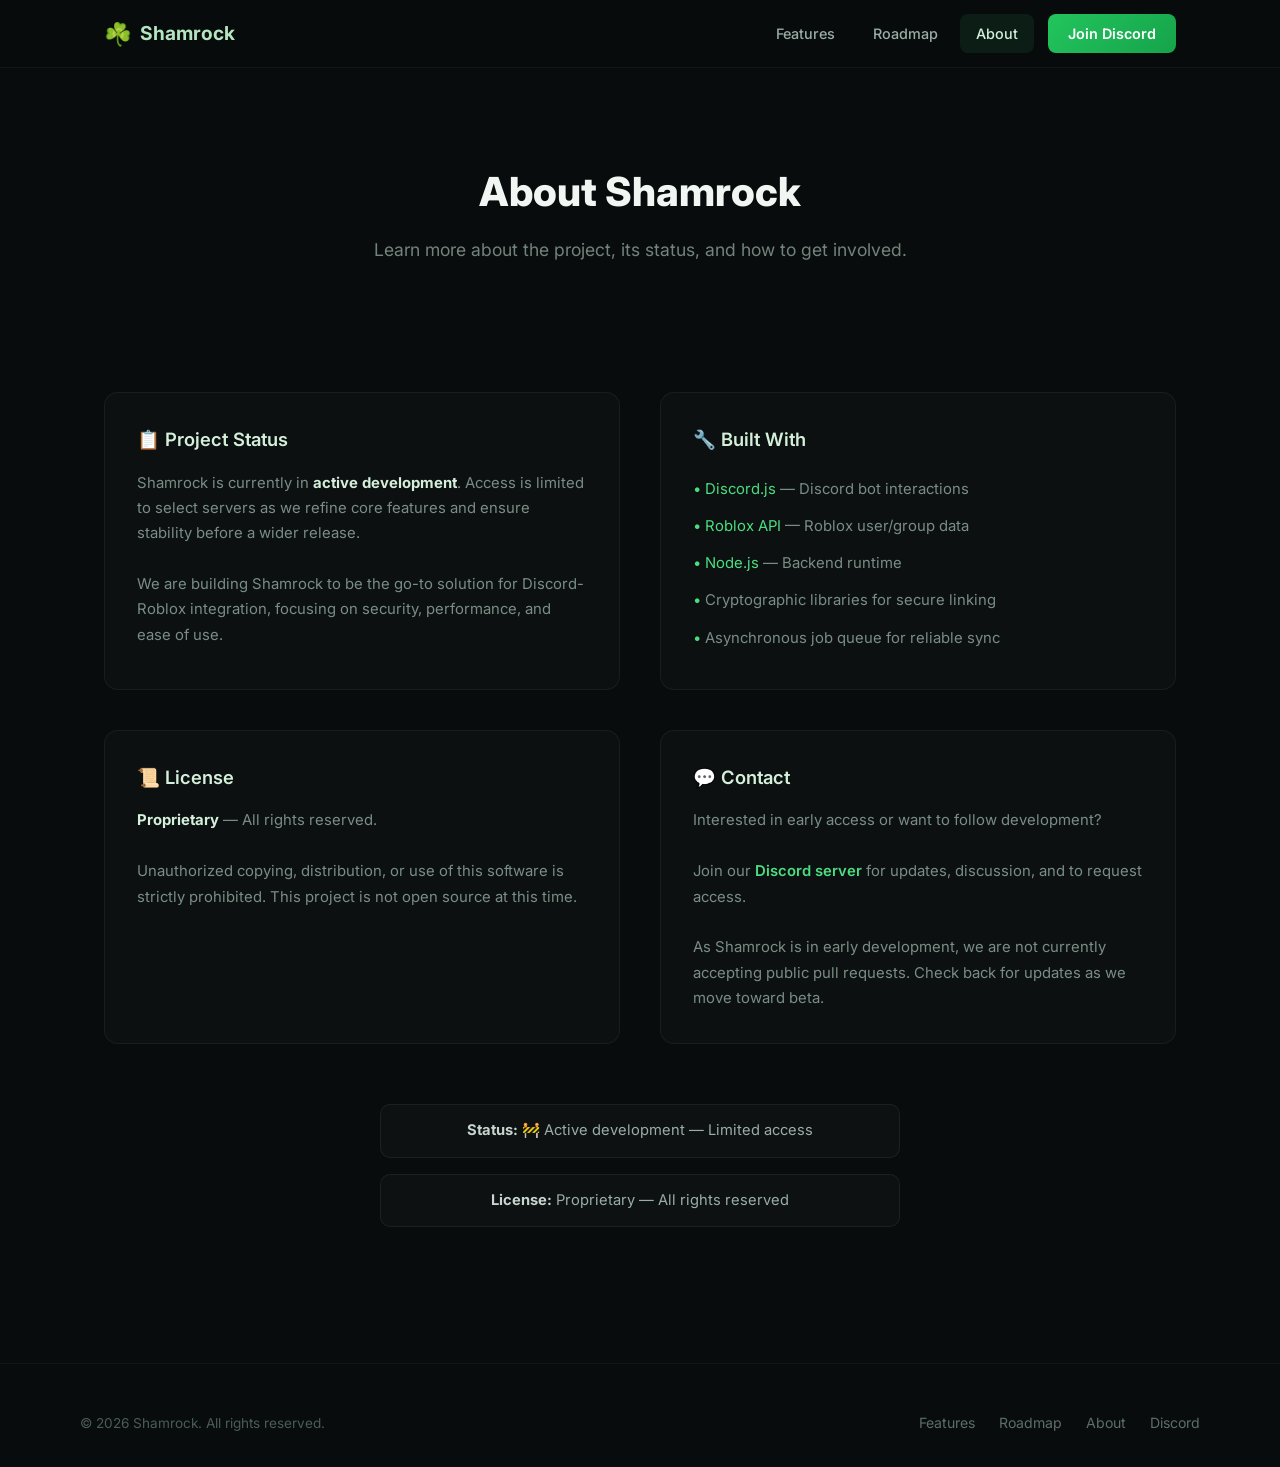
==== about.html @ 0ec57ad7 "Full multi-page website" ====
<!DOCTYPE html>
<html lang="en">
<head>
  <meta charset="UTF-8">
  <meta name="viewport" content="width=device-width, initial-scale=1.0">
  <title>About — Shamrock</title>
  <meta name="description" content="About Shamrock — project status, tech stack, license, and contact information.">
  <link rel="stylesheet" href="style.css">
  <link rel="preconnect" href="https://fonts.googleapis.com">
  <link href="https://fonts.googleapis.com/css2?family=Inter:wght@400;500;600;700;800&display=swap" rel="stylesheet">
</head>
<body>

  <nav>
    <div class="nav-inner">
      <a href="/" class="logo"><span class="logo-icon">☘️</span> Shamrock</a>
      <button class="mobile-toggle" id="mobileToggle" aria-label="Menu">☰</button>
      <div class="nav-links" id="navLinks">
        <a href="features.html">Features</a>
        <a href="roadmap.html">Roadmap</a>
        <a href="about.html" class="active">About</a>
        <a href="https://discord.gg/rP3ErqExPj" class="btn-nav">Join Discord</a>
      </div>
    </div>
  </nav>

  <div class="page">
    <div class="page-header">
      <h1>About Shamrock</h1>
      <p>Learn more about the project, its status, and how to get involved.</p>
    </div>

    <div class="page-section">
      <div class="container">
        <div class="about-grid">
          <div class="about-card">
            <h3>📋 Project Status</h3>
            <p>Shamrock is currently in <strong style="color:#d4f0db;">active development</strong>. Access is limited to select servers as we refine core features and ensure stability before a wider release.</p>
            <br>
            <p>We are building Shamrock to be the go-to solution for Discord-Roblox integration, focusing on security, performance, and ease of use.</p>
          </div>
          <div class="about-card">
            <h3>🔧 Built With</h3>
            <ul>
              <li><a href="https://discord.js.org/" style="color:#4ade80;">Discord.js</a> — Discord bot interactions</li>
              <li><a href="https://create.roblox.com/docs/cloud/reference" style="color:#4ade80;">Roblox API</a> — Roblox user/group data</li>
              <li><a href="https://nodejs.org/" style="color:#4ade80;">Node.js</a> — Backend runtime</li>
              <li>Cryptographic libraries for secure linking</li>
              <li>Asynchronous job queue for reliable sync</li>
            </ul>
          </div>
          <div class="about-card">
            <h3>📜 License</h3>
            <p><strong style="color:#d4f0db;">Proprietary</strong> — All rights reserved.</p>
            <br>
            <p>Unauthorized copying, distribution, or use of this software is strictly prohibited. This project is not open source at this time.</p>
          </div>
          <div class="about-card">
            <h3>💬 Contact</h3>
            <p>Interested in early access or want to follow development?</p>
            <br>
            <p>Join our <a href="https://discord.gg/rP3ErqExPj" style="color:#4ade80;font-weight:600;">Discord server</a> for updates, discussion, and to request access.</p>
            <br>
            <p>As Shamrock is in early development, we are not currently accepting public pull requests. Check back for updates as we move toward beta.</p>
          </div>
        </div>

        <div style="text-align:center; margin-top: 20px;">
          <div class="status-box">
            <strong>Status:</strong> 🚧 Active development — Limited access
          </div>
          <div class="status-box">
            <strong>License:</strong> Proprietary — All rights reserved
          </div>
        </div>
      </div>
    </div>
  </div>

  <footer>
    <div class="footer-inner">
      <span class="copyright">&copy; 2026 Shamrock. All rights reserved.</span>
      <div class="footer-links">
        <a href="features.html">Features</a>
        <a href="roadmap.html">Roadmap</a>
        <a href="about.html">About</a>
        <a href="https://discord.gg/rP3ErqExPj">Discord</a>
      </div>
    </div>
  </footer>

  <script src="script.js"></script>
</body>
</html>
---- style.css ----
* {
  margin: 0;
  padding: 0;
  box-sizing: border-box;
}

html {
  scroll-behavior: smooth;
}

body {
  font-family: 'Inter', -apple-system, BlinkMacSystemFont, sans-serif;
  background: #080c0d;
  color: #e0e6e3;
  line-height: 1.6;
}

a {
  color: inherit;
  text-decoration: none;
}

/* ─── UTILITY ─── */
.container {
  max-width: 1120px;
  margin: 0 auto;
  padding: 0 24px;
}

.page {
  padding-top: 80px;
  min-height: 100vh;
}

.page-header {
  text-align: center;
  padding: 80px 24px 48px;
}

.page-header h1 {
  font-size: 2.5rem;
  font-weight: 800;
  color: #f0f7f2;
  margin-bottom: 12px;
}

.page-header p {
  color: #73837b;
  font-size: 1.1rem;
  max-width: 560px;
  margin: 0 auto;
}

.section-title {
  font-size: 1.75rem;
  font-weight: 700;
  text-align: center;
  margin-bottom: 12px;
  color: #f0f7f2;
}

.section-sub {
  text-align: center;
  color: #73837b;
  margin-bottom: 48px;
  font-size: 1.05rem;
}

.gradient-text {
  background: linear-gradient(135deg, #4ade80, #22c55e);
  -webkit-background-clip: text;
  -webkit-text-fill-color: transparent;
  background-clip: text;
}

/* ─── NAV ─── */
nav {
  position: fixed;
  top: 0;
  width: 100%;
  z-index: 100;
  background: rgba(8, 12, 13, 0.88);
  backdrop-filter: blur(14px);
  border-bottom: 1px solid rgba(255, 255, 255, 0.05);
}

.nav-inner {
  max-width: 1120px;
  margin: 0 auto;
  padding: 14px 24px;
  display: flex;
  align-items: center;
  justify-content: space-between;
}

.logo {
  font-size: 1.2rem;
  font-weight: 700;
  color: #b5e5c0;
  display: flex;
  align-items: center;
  gap: 8px;
}

.logo-icon {
  font-size: 1.4rem;
}

.nav-links {
  display: flex;
  align-items: center;
  gap: 6px;
}

.nav-links a {
  padding: 8px 16px;
  border-radius: 8px;
  font-size: 0.9rem;
  font-weight: 500;
  color: #9aada5;
  transition: background 0.2s, color 0.2s;
}

.nav-links a:hover,
.nav-links a.active {
  background: rgba(45, 158, 74, 0.12);
  color: #d4f0db;
}

.nav-links .btn-nav {
  background: linear-gradient(135deg, #22c55e, #16a34a);
  color: #fff !important;
  font-weight: 600;
  padding: 8px 20px;
  margin-left: 8px;
}

.nav-links .btn-nav:hover {
  opacity: 0.9;
}

/* ─── HERO ─── */
.hero {
  position: relative;
  min-height: 100vh;
  display: flex;
  align-items: center;
  justify-content: center;
  text-align: center;
  padding: 120px 24px 80px;
  overflow: hidden;
}

.hero-bg {
  position: absolute;
  inset: 0;
  background:
    radial-gradient(ellipse 700px 450px at 25% 55%, rgba(45, 158, 74, 0.10), transparent 70%),
    radial-gradient(ellipse 600px 400px at 80% 35%, rgba(30, 120, 60, 0.07), transparent 70%),
    radial-gradient(ellipse 400px 300px at 50% 80%, rgba(34, 197, 94, 0.05), transparent 70%);
  pointer-events: none;
}

.hero-content {
  position: relative;
  max-width: 760px;
}

.badge {
  display: inline-block;
  padding: 6px 18px;
  border-radius: 20px;
  background: rgba(45, 158, 74, 0.15);
  color: #8fd6a0;
  font-size: 0.8rem;
  font-weight: 600;
  letter-spacing: 0.4px;
  margin-bottom: 28px;
  border: 1px solid rgba(45, 158, 74, 0.2);
}

.hero h1 {
  font-size: 3.5rem;
  font-weight: 800;
  line-height: 1.12;
  margin-bottom: 20px;
  color: #f0f7f2;
}

.hero p {
  font-size: 1.15rem;
  color: #889c92;
  max-width: 580px;
  margin: 0 auto 40px;
}

.hero-actions {
  display: flex;
  gap: 16px;
  justify-content: center;
  flex-wrap: wrap;
}

.btn-primary {
  display: inline-flex;
  align-items: center;
  gap: 8px;
  padding: 14px 32px;
  background: linear-gradient(135deg, #22c55e, #16a34a);
  color: #fff;
  font-weight: 700;
  border-radius: 10px;
  font-size: 0.95rem;
  transition: transform 0.2s, box-shadow 0.2s;
}

.btn-primary:hover {
  transform: translateY(-2px);
  box-shadow: 0 8px 28px rgba(34, 197, 94, 0.35);
}

.btn-secondary {
  display: inline-flex;
  align-items: center;
  gap: 8px;
  padding: 14px 32px;
  background: rgba(255, 255, 255, 0.05);
  color: #c8d4ce;
  font-weight: 600;
  border-radius: 10px;
  font-size: 0.95rem;
  border: 1px solid rgba(255, 255, 255, 0.08);
  transition: background 0.2s, border-color 0.2s;
}

.btn-secondary:hover {
  background: rgba(255, 255, 255, 0.08);
  border-color: rgba(255, 255, 255, 0.14);
}

/* ─── PAGE SECTIONS ─── */
.page-section {
  padding: 80px 0;
}

.page-section.alt {
  background: rgba(255, 255, 255, 0.015);
}

/* ─── FEATURE CARDS ─── */
.feature-grid {
  display: grid;
  grid-template-columns: repeat(auto-fit, minmax(260px, 1fr));
  gap: 24px;
}

.feature-card {
  background: rgba(255, 255, 255, 0.025);
  border: 1px solid rgba(255, 255, 255, 0.06);
  border-radius: 14px;
  padding: 32px 28px;
  transition: border-color 0.25s, transform 0.25s, box-shadow 0.25s;
}

.feature-card:hover {
  border-color: rgba(45, 158, 74, 0.25);
  transform: translateY(-4px);
  box-shadow: 0 12px 40px rgba(0, 0, 0, 0.3);
}

.feature-card .icon {
  font-size: 2rem;
  margin-bottom: 16px;
  display: block;
}

.feature-card h3 {
  font-size: 1.1rem;
  font-weight: 600;
  margin-bottom: 10px;
  color: #d4f0db;
}

.feature-card p {
  font-size: 0.92rem;
  color: #7a8d85;
  line-height: 1.6;
}

/* ─── DEEP FEATURES ─── */
.deep-feature {
  display: flex;
  gap: 48px;
  align-items: center;
  padding: 60px 0;
  border-bottom: 1px solid rgba(255, 255, 255, 0.04);
}

.deep-feature:last-child {
  border-bottom: none;
}

.deep-feature.reverse {
  flex-direction: row-reverse;
}

.deep-feature-content {
  flex: 1;
}

.deep-feature-content .icon-large {
  font-size: 2.5rem;
  margin-bottom: 16px;
  display: block;
}

.deep-feature-content h3 {
  font-size: 1.5rem;
  font-weight: 700;
  color: #f0f7f2;
  margin-bottom: 12px;
}

.deep-feature-content p {
  color: #7a8d85;
  margin-bottom: 16px;
  font-size: 0.95rem;
}

.deep-feature-content ul {
  list-style: none;
  padding: 0;
}

.deep-feature-content ul li {
  padding: 6px 0;
  color: #9aada5;
  font-size: 0.92rem;
}

.deep-feature-content ul li::before {
  content: "▸ ";
  color: #4ade80;
}

.deep-feature-visual {
  flex: 1;
  min-height: 240px;
  background: rgba(255, 255, 255, 0.02);
  border-radius: 16px;
  border: 1px solid rgba(255, 255, 255, 0.05);
  display: flex;
  align-items: center;
  justify-content: center;
  font-size: 4rem;
}

/* ─── ROADMAP ─── */
.timeline {
  position: relative;
  max-width: 640px;
  margin: 0 auto;
  padding-left: 40px;
}

.timeline::before {
  content: "";
  position: absolute;
  left: 15px;
  top: 0;
  bottom: 0;
  width: 2px;
  background: linear-gradient(to bottom, #22c55e, rgba(34, 197, 94, 0.1));
}

.timeline-item {
  position: relative;
  padding: 20px 0 20px 32px;
  opacity: 0.6;
}

.timeline-item.done {
  opacity: 1;
}

.timeline-item.done .tl-dot {
  background: #22c55e;
  box-shadow: 0 0 12px rgba(34, 197, 94, 0.4);
}

.timeline-item.done .tl-label {
  background: rgba(34, 197, 94, 0.12);
  border-color: rgba(34, 197, 94, 0.25);
  color: #b5e5c0;
}

.tl-dot {
  position: absolute;
  left: -33px;
  top: 24px;
  width: 14px;
  height: 14px;
  border-radius: 50%;
  background: #2a3a32;
  border: 2px solid #22c55e;
  transition: background 0.3s, box-shadow 0.3s;
}

.tl-content h4 {
  font-size: 1.05rem;
  font-weight: 600;
  color: #d4f0db;
  margin-bottom: 4px;
}

.tl-content p {
  font-size: 0.88rem;
  color: #6a7c74;
}

.tl-label {
  display: inline-block;
  font-size: 0.7rem;
  font-weight: 600;
  text-transform: uppercase;
  letter-spacing: 0.5px;
  padding: 3px 10px;
  border-radius: 6px;
  background: rgba(255, 255, 255, 0.04);
  border: 1px solid rgba(255, 255, 255, 0.08);
  color: #73837b;
  margin-bottom: 8px;
}

/* ─── ABOUT ─── */
.about-grid {
  display: grid;
  grid-template-columns: 1fr 1fr;
  gap: 40px;
  margin-bottom: 60px;
}

.about-card {
  background: rgba(255, 255, 255, 0.02);
  border: 1px solid rgba(255, 255, 255, 0.05);
  border-radius: 14px;
  padding: 32px;
}

.about-card h3 {
  font-size: 1.15rem;
  font-weight: 600;
  color: #d4f0db;
  margin-bottom: 16px;
  display: flex;
  align-items: center;
  gap: 10px;
}

.about-card p,
.about-card li {
  color: #7a8d85;
  font-size: 0.93rem;
  line-height: 1.7;
}

.about-card ul {
  list-style: none;
  padding: 0;
}

.about-card ul li {
  padding: 6px 0;
}

.about-card ul li::before {
  content: "• ";
  color: #4ade80;
}

.tech-strip {
  display: flex;
  justify-content: center;
  gap: 48px;
  flex-wrap: wrap;
  padding: 40px 0;
}

.tech-item {
  text-align: center;
}

.tech-item .ti-icon {
  font-size: 2rem;
  margin-bottom: 8px;
  display: block;
}

.tech-item a {
  display: block;
  color: #4ade80;
  font-weight: 600;
  font-size: 0.95rem;
  transition: color 0.2s;
}

.tech-item a:hover {
  color: #86efac;
}

.tech-item .ti-desc {
  font-size: 0.8rem;
  color: #5c6e66;
  margin-top: 2px;
}

.status-box {
  max-width: 520px;
  margin: 0 auto 16px;
  padding: 14px 20px;
  background: rgba(255, 255, 255, 0.025);
  border: 1px solid rgba(255, 255, 255, 0.06);
  border-radius: 10px;
  font-size: 0.92rem;
  color: #9aada5;
  text-align: center;
}

.status-box strong {
  color: #c8d4ce;
}

/* ─── OVERVIEW / STATS BAR ─── */
.stats-bar {
  display: flex;
  justify-content: center;
  gap: 48px;
  padding: 60px 0;
  flex-wrap: wrap;
}

.stat {
  text-align: center;
}

.stat .stat-num {
  font-size: 2.2rem;
  font-weight: 800;
  color: #f0f7f2;
}

.stat .stat-label {
  font-size: 0.85rem;
  color: #5c6e66;
  margin-top: 2px;
}

.overview-text {
  max-width: 640px;
  margin: 0 auto 40px;
  text-align: center;
  color: #7a8d85;
  font-size: 1rem;
  line-height: 1.8;
}

.card-row {
  display: grid;
  grid-template-columns: repeat(auto-fit, minmax(220px, 1fr));
  gap: 20px;
  margin-top: 40px;
}

.link-card {
  background: rgba(255, 255, 255, 0.02);
  border: 1px solid rgba(255, 255, 255, 0.05);
  border-radius: 12px;
  padding: 28px 24px;
  text-align: center;
  transition: border-color 0.25s, transform 0.25s;
}

.link-card:hover {
  border-color: rgba(45, 158, 74, 0.25);
  transform: translateY(-3px);
}

.link-card .lc-icon {
  font-size: 2rem;
  margin-bottom: 12px;
  display: block;
}

.link-card h4 {
  color: #d4f0db;
  font-size: 1rem;
  font-weight: 600;
  margin-bottom: 6px;
}

.link-card p {
  color: #6a7c74;
  font-size: 0.85rem;
}

/* ─── FOOTER ─── */
footer {
  border-top: 1px solid rgba(255, 255, 255, 0.04);
  padding: 48px 24px 32px;
  margin-top: 40px;
}

.footer-inner {
  max-width: 1120px;
  margin: 0 auto;
  display: flex;
  justify-content: space-between;
  align-items: center;
  flex-wrap: wrap;
  gap: 16px;
}

.footer-inner .footer-links {
  display: flex;
  gap: 24px;
}

.footer-inner .footer-links a {
  color: #5c6e66;
  font-size: 0.88rem;
  transition: color 0.2s;
}

.footer-inner .footer-links a:hover {
  color: #b5e5c0;
}

.footer-inner .copyright {
  color: #4a5c54;
  font-size: 0.85rem;
}

/* ─── MOBILE MENU ─── */
.mobile-toggle {
  display: none;
  background: none;
  border: none;
  color: #e0e6e3;
  font-size: 1.5rem;
  cursor: pointer;
  padding: 4px;
}

/* ─── RESPONSIVE ─── */
@media (max-width: 768px) {
  .hero h1 {
    font-size: 2.2rem;
  }

  .page-header h1 {
    font-size: 1.8rem;
  }

  .deep-feature,
  .deep-feature.reverse {
    flex-direction: column;
    gap: 24px;
  }

  .deep-feature-visual {
    min-height: 180px;
    width: 100%;
  }

  .about-grid {
    grid-template-columns: 1fr;
  }

  .stats-bar {
    gap: 24px;
  }

  .stat .stat-num {
    font-size: 1.6rem;
  }

  .tech-strip {
    gap: 24px;
  }

  .nav-links {
    display: none;
  }

  .nav-links.open {
    display: flex;
    flex-direction: column;
    position: absolute;
    top: 100%;
    left: 0;
    right: 0;
    background: rgba(8, 12, 13, 0.97);
    backdrop-filter: blur(14px);
    padding: 16px 24px;
    border-bottom: 1px solid rgba(255, 255, 255, 0.05);
    gap: 4px;
  }

  .nav-links.open a {
    padding: 12px 16px;
  }

  .mobile-toggle {
    display: block;
  }

  .footer-inner {
    flex-direction: column;
    text-align: center;
  }
}
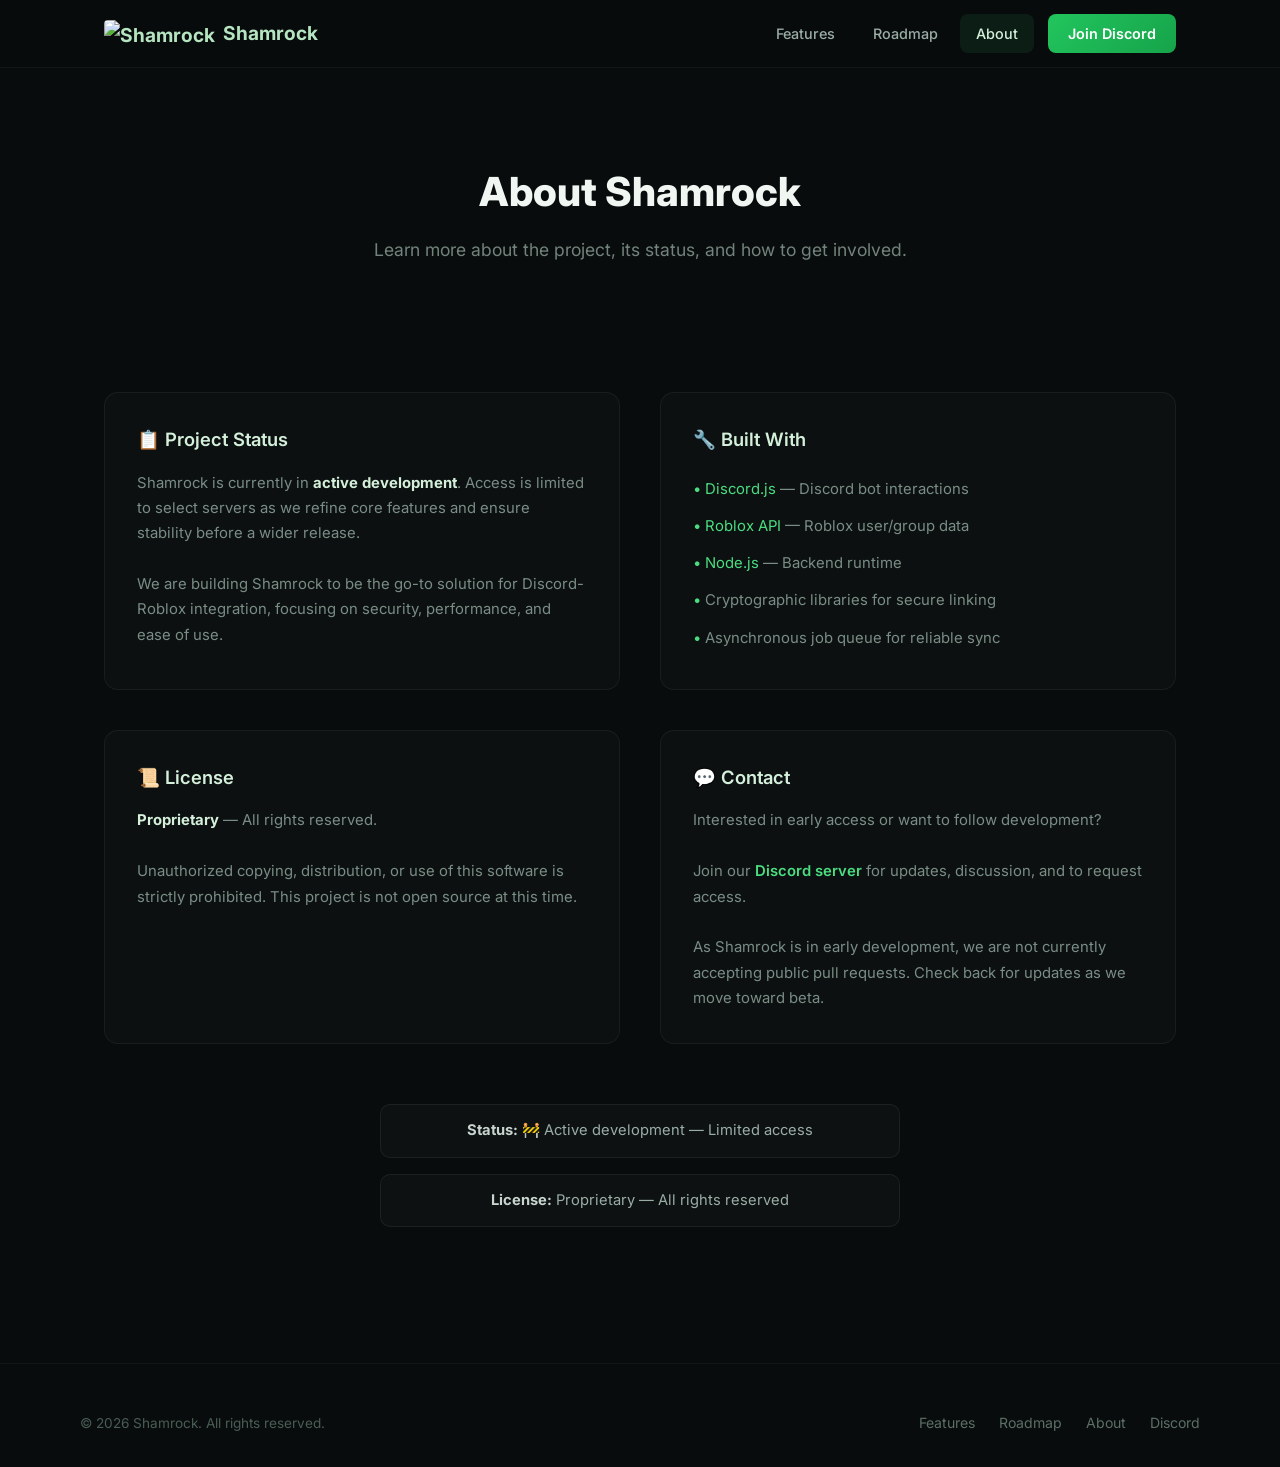
==== commit 31569512: "Add SEO meta tags, logo in nav, and favicon" ====
--- a/about.html
+++ b/about.html
@@ -5,6 +5,20 @@
   <meta name="viewport" content="width=device-width, initial-scale=1.0">
   <title>About — Shamrock</title>
   <meta name="description" content="About Shamrock — project status, tech stack, license, and contact information.">
+  <meta name="keywords" content="Shamrock, Discord, Roblox, about, status, license, contact">
+  <meta name="author" content="Shamrock Systems">
+  <meta name="theme-color" content="#22c55e">
+  <meta property="og:type" content="website">
+  <meta property="og:url" content="https://shamrock-systems.github.io/website/about.html">
+  <meta property="og:title" content="About — Shamrock">
+  <meta property="og:description" content="About Shamrock — project status, tech stack, license, and contact information.">
+  <meta property="og:image" content="https://shamrock-systems.github.io/website/logo.png">
+  <meta name="twitter:card" content="summary_large_image">
+  <meta name="twitter:title" content="About — Shamrock">
+  <meta name="twitter:description" content="About Shamrock — project status, tech stack, license, and contact information.">
+  <link rel="canonical" href="https://shamrock-systems.github.io/website/about.html">
+  <link rel="icon" type="image/png" href="logo.png">
+  <link rel="shortcut icon" href="logo.png">
   <link rel="stylesheet" href="style.css">
   <link rel="preconnect" href="https://fonts.googleapis.com">
   <link href="https://fonts.googleapis.com/css2?family=Inter:wght@400;500;600;700;800&display=swap" rel="stylesheet">
@@ -13,7 +27,7 @@
 
   <nav>
     <div class="nav-inner">
-      <a href="/" class="logo"><span class="logo-icon">☘️</span> Shamrock</a>
+      <a href="/" class="logo"><img src="logo.png" alt="Shamrock" class="logo-img"> Shamrock</a>
       <button class="mobile-toggle" id="mobileToggle" aria-label="Menu">☰</button>
       <div class="nav-links" id="navLinks">
         <a href="features.html">Features</a>
--- a/style.css
+++ b/style.css
@@ -104,6 +104,12 @@
 
 .logo-icon {
   font-size: 1.4rem;
+}
+
+.logo-img {
+  height: 28px;
+  width: auto;
+  border-radius: 4px;
 }
 
 .nav-links {
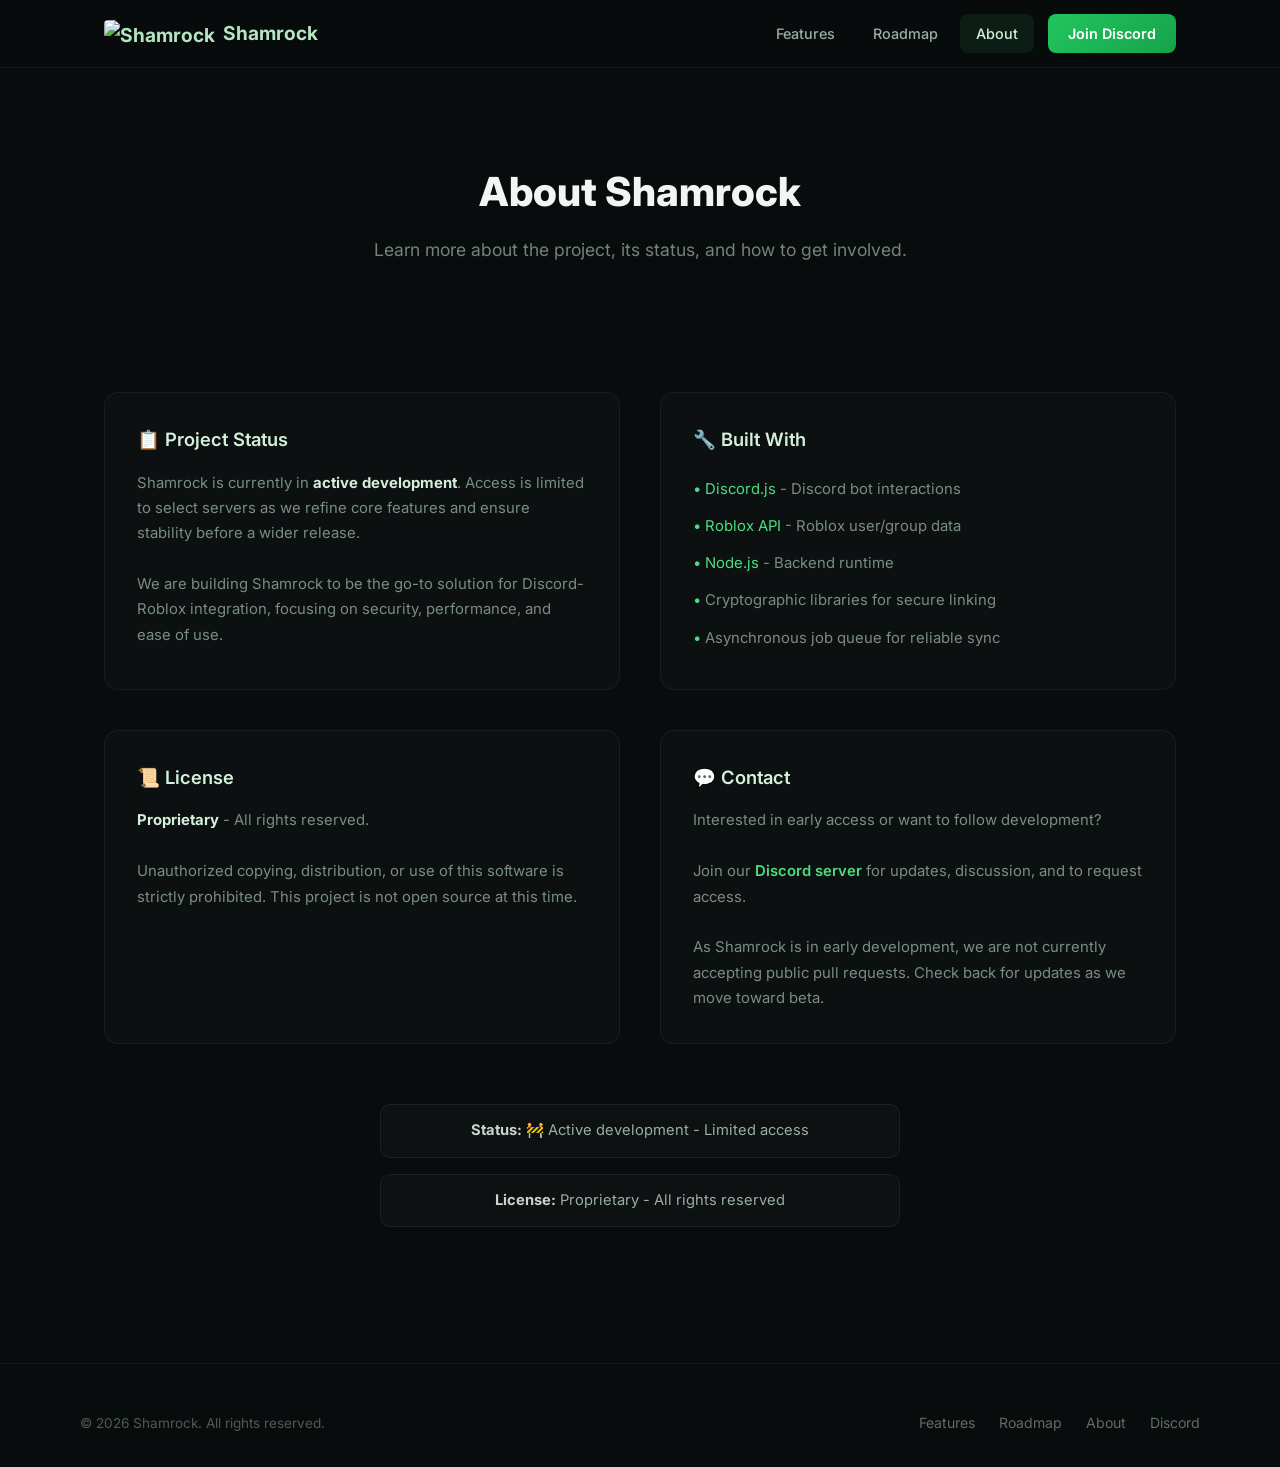
==== commit 6e61d017: "fix grammer" ====
--- a/about.html
+++ b/about.html
@@ -3,19 +3,19 @@
 <head>
   <meta charset="UTF-8">
   <meta name="viewport" content="width=device-width, initial-scale=1.0">
-  <title>About — Shamrock</title>
-  <meta name="description" content="About Shamrock — project status, tech stack, license, and contact information.">
+  <title>About - Shamrock</title>
+  <meta name="description" content="About Shamrock - project status, tech stack, license, and contact information.">
   <meta name="keywords" content="Shamrock, Discord, Roblox, about, status, license, contact">
   <meta name="author" content="Shamrock Systems">
   <meta name="theme-color" content="#22c55e">
   <meta property="og:type" content="website">
   <meta property="og:url" content="https://shamrock-systems.github.io/website/about.html">
-  <meta property="og:title" content="About — Shamrock">
-  <meta property="og:description" content="About Shamrock — project status, tech stack, license, and contact information.">
+  <meta property="og:title" content="About - Shamrock">
+  <meta property="og:description" content="About Shamrock - project status, tech stack, license, and contact information.">
   <meta property="og:image" content="https://shamrock-systems.github.io/website/logo.png">
   <meta name="twitter:card" content="summary_large_image">
-  <meta name="twitter:title" content="About — Shamrock">
-  <meta name="twitter:description" content="About Shamrock — project status, tech stack, license, and contact information.">
+  <meta name="twitter:title" content="About - Shamrock">
+  <meta name="twitter:description" content="About Shamrock - project status, tech stack, license, and contact information.">
   <link rel="canonical" href="https://shamrock-systems.github.io/website/about.html">
   <link rel="icon" type="image/png" href="logo.png">
   <link rel="shortcut icon" href="logo.png">
@@ -56,16 +56,16 @@
           <div class="about-card">
             <h3>🔧 Built With</h3>
             <ul>
-              <li><a href="https://discord.js.org/" style="color:#4ade80;">Discord.js</a> — Discord bot interactions</li>
-              <li><a href="https://create.roblox.com/docs/cloud/reference" style="color:#4ade80;">Roblox API</a> — Roblox user/group data</li>
-              <li><a href="https://nodejs.org/" style="color:#4ade80;">Node.js</a> — Backend runtime</li>
+              <li><a href="https://discord.js.org/" style="color:#4ade80;">Discord.js</a> - Discord bot interactions</li>
+              <li><a href="https://create.roblox.com/docs/cloud/reference" style="color:#4ade80;">Roblox API</a> - Roblox user/group data</li>
+              <li><a href="https://nodejs.org/" style="color:#4ade80;">Node.js</a> - Backend runtime</li>
               <li>Cryptographic libraries for secure linking</li>
               <li>Asynchronous job queue for reliable sync</li>
             </ul>
           </div>
           <div class="about-card">
             <h3>📜 License</h3>
-            <p><strong style="color:#d4f0db;">Proprietary</strong> — All rights reserved.</p>
+            <p><strong style="color:#d4f0db;">Proprietary</strong> - All rights reserved.</p>
             <br>
             <p>Unauthorized copying, distribution, or use of this software is strictly prohibited. This project is not open source at this time.</p>
           </div>
@@ -81,10 +81,10 @@
 
         <div style="text-align:center; margin-top: 20px;">
           <div class="status-box">
-            <strong>Status:</strong> 🚧 Active development — Limited access
+            <strong>Status:</strong> 🚧 Active development - Limited access
           </div>
           <div class="status-box">
-            <strong>License:</strong> Proprietary — All rights reserved
+            <strong>License:</strong> Proprietary - All rights reserved
           </div>
         </div>
       </div>
